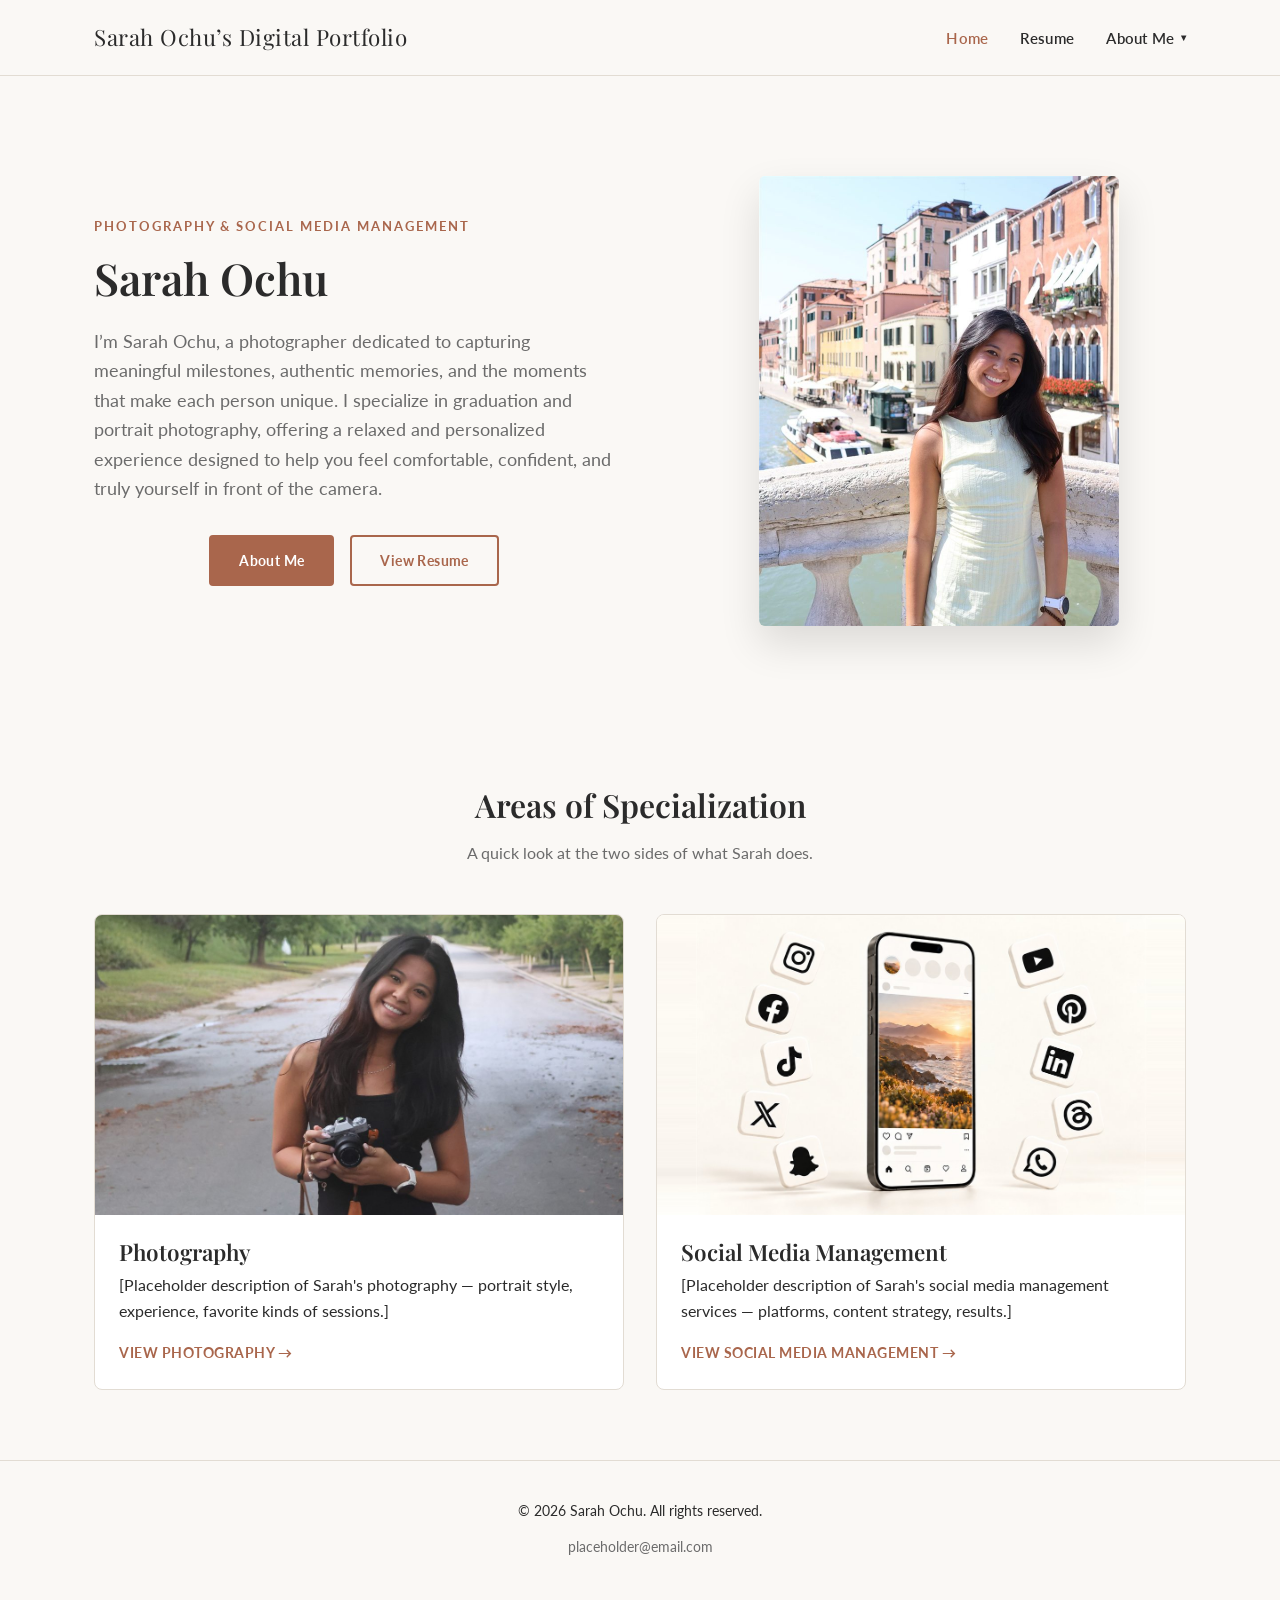
==== index.html @ 427240f6 "Fix social media card image: real side padding, fill card, full graphic on phones Co-Authored-By: Cl" ====
<!DOCTYPE html>
<html lang="en">
<head>
  <meta charset="UTF-8">
  <meta name="viewport" content="width=device-width, initial-scale=1.0">
  <title>Sarah Ochu | Photography &amp; Social Media Management</title>
  <meta name="description" content="Portfolio and professional profile of Sarah Ochu — portrait photography and social media management.">
  <link rel="preconnect" href="https://fonts.googleapis.com">
  <link href="https://fonts.googleapis.com/css2?family=Playfair+Display:wght@600;700&family=Lato:wght@400;600;700&display=swap" rel="stylesheet">
  <link rel="stylesheet" href="css/styles.css?v=4">
</head>
<body>

  <header class="site-header">
    <div class="nav-wrap">
      <a href="index.html" class="logo">Sarah Ochu&rsquo;s Digital Portfolio</a>

      <button class="nav-toggle" aria-label="Toggle menu">
        <span></span><span></span><span></span>
      </button>

      <nav class="main-nav">
        <ul>
          <li><a href="index.html">Home</a></li>
          <li><a href="resume.html">Resume</a></li>
          <li class="dropdown">
            <a href="about.html">About Me <span class="caret">&#9662;</span></a>
            <ul class="dropdown-menu">
              <li><a href="about.html">About Me</a></li>
              <li class="has-submenu">
                <a href="#">Areas of Specialization <span class="caret">&#9656;</span></a>
                <ul class="submenu">
                  <li><a href="photography.html">Photography</a></li>
                  <li><a href="social-media-management.html">Social Media Management</a></li>
                </ul>
              </li>
            </ul>
          </li>
        </ul>
      </nav>
    </div>
  </header>

  <main>
    <section class="hero">
      <div class="container hero-split">
        <div class="hero-text">
          <span class="eyebrow">Photography &amp; Social Media Management</span>
          <h1>Sarah Ochu</h1>
          <p class="lead">
            I&rsquo;m Sarah Ochu, a photographer dedicated to capturing meaningful milestones, authentic memories,
            and the moments that make each person unique. I specialize in graduation and portrait photography,
            offering a relaxed and personalized experience designed to help you feel comfortable, confident,
            and truly yourself in front of the camera.
          </p>
          <div class="btn-row">
            <a href="about.html" class="btn btn-primary">About Me</a>
            <a href="resume.html" class="btn btn-outline">View Resume</a>
          </div>
        </div>
        <img src="images/sarah-hero.jpg" alt="Sarah Ochu on a bridge over a canal in Venice, Italy" class="hero-photo" width="720" height="900">
      </div>
    </section>

    <section class="section">
      <div class="container">
        <div class="section-header">
          <h2>Areas of Specialization</h2>
          <p>A quick look at the two sides of what Sarah does.</p>
        </div>

        <div class="cards-grid">
          <div class="card">
            <img src="images/photography-card.jpg" alt="Sarah Ochu holding a film camera on a tree-lined road" class="card-img" width="1200" height="675">
            <div class="card-body">
              <h3>Photography</h3>
              <p>[Placeholder description of Sarah's photography — portrait style, experience, favorite kinds of sessions.]</p>
              <a href="photography.html" class="card-link">View Photography &rarr;</a>
            </div>
          </div>

          <div class="card">
            <img src="images/social-media-card.jpg" alt="Phone showing a social media post, surrounded by social platform icons" class="card-img card-img--wide" width="1620" height="675">
            <div class="card-body">
              <h3>Social Media Management</h3>
              <p>[Placeholder description of Sarah's social media management services — platforms, content strategy, results.]</p>
              <a href="social-media-management.html" class="card-link">View Social Media Management &rarr;</a>
            </div>
          </div>
        </div>
      </div>
    </section>
  </main>

  <footer class="site-footer">
    <div class="container">
      <p>&copy; 2026 Sarah Ochu. All rights reserved.</p>
      <p><a href="mailto:placeholder@email.com">placeholder@email.com</a></p>
    </div>
  </footer>

  <script src="js/main.js"></script>
</body>
</html>
---- css/styles.css ----
/* ---------- Variables ---------- */
:root {
  --color-bg: #faf8f5;
  --color-bg-alt: #f1ece5;
  --color-text: #2b2b2b;
  --color-text-muted: #6b6b6b;
  --color-accent: #a9664c;
  --color-accent-dark: #8a4f39;
  --color-border: #e2dcd3;
  --font-heading: 'Playfair Display', Georgia, serif;
  --font-body: 'Lato', Arial, sans-serif;
  --max-width: 1140px;
  --header-height: 76px;
}

* { box-sizing: border-box; }

html { scroll-behavior: smooth; }

body {
  margin: 0;
  font-family: var(--font-body);
  color: var(--color-text);
  background: var(--color-bg);
  line-height: 1.6;
  -webkit-font-smoothing: antialiased;
}

h1, h2, h3, h4 {
  font-family: var(--font-heading);
  font-weight: 600;
  margin: 0 0 0.5em;
  line-height: 1.2;
}

h1 { font-size: 2.75rem; }
h2 { font-size: 2rem; }
h3 { font-size: 1.4rem; }

p { margin: 0 0 1em; color: var(--color-text); }

a { color: var(--color-accent); text-decoration: none; }
a:hover { color: var(--color-accent-dark); }

img { max-width: 100%; display: block; }

.container {
  max-width: var(--max-width);
  margin: 0 auto;
  padding: 0 24px;
}

/* ---------- Header / Nav ---------- */
.site-header {
  position: sticky;
  top: 0;
  z-index: 100;
  background: var(--color-bg);
  border-bottom: 1px solid var(--color-border);
  height: var(--header-height);
}

.nav-wrap {
  max-width: var(--max-width);
  margin: 0 auto;
  padding: 0 24px;
  height: var(--header-height);
  display: flex;
  align-items: center;
  justify-content: space-between;
}

.logo {
  font-family: var(--font-heading);
  font-size: 1.4rem;
  color: var(--color-text);
  letter-spacing: 0.5px;
}

.nav-toggle {
  display: none;
  flex-direction: column;
  justify-content: center;
  gap: 5px;
  width: 32px;
  height: 32px;
  background: none;
  border: none;
  cursor: pointer;
}
.nav-toggle span {
  display: block;
  height: 2px;
  background: var(--color-text);
  border-radius: 2px;
}

.main-nav ul {
  display: flex;
  align-items: center;
  list-style: none;
  margin: 0;
  padding: 0;
  gap: 2rem;
}

.main-nav > ul > li {
  position: relative;
}

.main-nav a {
  color: var(--color-text);
  font-weight: 600;
  font-size: 0.95rem;
  letter-spacing: 0.3px;
  padding: 8px 0;
  display: inline-flex;
  align-items: center;
  gap: 4px;
}

.main-nav a:hover,
.main-nav a.active {
  color: var(--color-accent);
}

.caret {
  font-size: 0.6rem;
  margin-left: 2px;
  transition: transform 0.2s ease;
}

/* Dropdown (level 1) */
.dropdown > .dropdown-menu {
  position: absolute;
  top: 100%;
  right: 0;
  background: #fff;
  border: 1px solid var(--color-border);
  border-radius: 6px;
  box-shadow: 0 10px 24px rgba(0,0,0,0.08);
  min-width: 240px;
  padding: 8px;
  opacity: 0;
  visibility: hidden;
  transform: translateY(6px);
  transition: all 0.18s ease;
}

.dropdown.open > .dropdown-menu,
.dropdown:hover > .dropdown-menu {
  opacity: 1;
  visibility: visible;
  transform: translateY(0);
}

.dropdown-menu li {
  position: relative;
}

.dropdown-menu a {
  display: flex;
  justify-content: space-between;
  padding: 10px 12px;
  border-radius: 4px;
  font-weight: 500;
  color: var(--color-text);
  white-space: nowrap;
}

.dropdown-menu a:hover {
  background: var(--color-bg-alt);
  color: var(--color-accent-dark);
}

/* Nested flyout (level 2 - sidebar style) */
.has-submenu > .submenu {
  position: absolute;
  top: -8px;
  right: 100%;
  left: auto;
  background: #fff;
  border: 1px solid var(--color-border);
  border-radius: 6px;
  box-shadow: 0 10px 24px rgba(0,0,0,0.08);
  min-width: 220px;
  padding: 8px;
  opacity: 0;
  visibility: hidden;
  transform: translateX(-6px);
  transition: all 0.18s ease;
}

.has-submenu.open > .submenu,
.has-submenu:hover > .submenu {
  opacity: 1;
  visibility: visible;
  transform: translateX(0);
}

/* ---------- Hero ---------- */
.hero {
  padding: 100px 0 90px;
  text-align: center;
}

.hero-inner { max-width: 720px; margin: 0 auto; }

.hero-split {
  display: grid;
  grid-template-columns: 1.1fr 1fr;
  gap: 3.5rem;
  align-items: center;
  text-align: left;
}

.hero-split .hero-text { max-width: 520px; }

.hero-photo {
  width: 100%;
  max-width: 360px;
  justify-self: center;
  height: auto;
  aspect-ratio: 4 / 5;
  object-fit: cover;
  border-radius: 6px;
  box-shadow: 0 18px 40px rgba(0, 0, 0, 0.12);
}

.headshot {
  width: 220px;
  height: 220px;
  border-radius: 50%;
  object-fit: cover;
  margin-bottom: 2rem;
}

.hero .eyebrow {
  text-transform: uppercase;
  letter-spacing: 2px;
  color: var(--color-accent);
  font-weight: 700;
  font-size: 0.8rem;
  margin-bottom: 1rem;
  display: block;
}

.hero p.lead {
  font-size: 1.15rem;
  color: var(--color-text-muted);
  margin-bottom: 2rem;
}

.btn {
  display: inline-block;
  padding: 12px 28px;
  border-radius: 4px;
  font-weight: 700;
  font-size: 0.9rem;
  letter-spacing: 0.4px;
  border: 2px solid var(--color-accent);
  transition: all 0.18s ease;
}

.btn-primary {
  background: var(--color-accent);
  color: #fff;
}
.btn-primary:hover {
  background: var(--color-accent-dark);
  border-color: var(--color-accent-dark);
  color: #fff;
}

.btn-outline {
  background: transparent;
  color: var(--color-accent);
}
.btn-outline:hover {
  background: var(--color-accent);
  color: #fff;
}

.btn-row { display: flex; gap: 1rem; justify-content: center; flex-wrap: wrap; }

/* Placeholder image blocks (swap for real photos later) */
.placeholder-img {
  background: linear-gradient(135deg, var(--color-bg-alt), var(--color-border));
  border: 1px dashed #c8bfb2;
  color: var(--color-text-muted);
  display: flex;
  align-items: center;
  justify-content: center;
  font-size: 0.85rem;
  text-align: center;
  border-radius: 6px;
}

.hero-image.placeholder-img {
  max-width: 900px;
  margin: 0 auto;
  height: 420px;
}

/* ---------- Sections ---------- */
.section {
  padding: 70px 0;
}

.section-alt {
  background: var(--color-bg-alt);
}

.section-header {
  text-align: center;
  max-width: 640px;
  margin: 0 auto 3rem;
}

.section-header p { color: var(--color-text-muted); }

/* Specialization cards (Home preview) */
.cards-grid {
  display: grid;
  grid-template-columns: repeat(2, 1fr);
  gap: 2rem;
}

.card {
  background: #fff;
  border: 1px solid var(--color-border);
  border-radius: 8px;
  overflow: hidden;
  transition: transform 0.18s ease, box-shadow 0.18s ease;
}

.card:hover {
  transform: translateY(-4px);
  box-shadow: 0 16px 32px rgba(0,0,0,0.08);
}

.card .placeholder-img { height: 300px; border-radius: 0; }

.card-img {
  display: block;
  width: 100%;
  height: 300px;
  object-fit: cover;
  object-position: center 30%;
}

/* Wide graphic padded on both sides; centered so the subject is never cropped */
.card-img--wide { object-position: center; }

.card-body { padding: 1.5rem; }

.card-body h3 { margin-bottom: 0.4rem; }

.card-body a.card-link {
  font-weight: 700;
  font-size: 0.85rem;
  text-transform: uppercase;
  letter-spacing: 0.5px;
}

/* Photo grid (gallery pages) */
.photo-grid {
  display: grid;
  grid-template-columns: repeat(3, 1fr);
  gap: 1.25rem;
}

.photo-grid .placeholder-img { height: 240px; }

/* ---------- Page layout with sidebar (About section) ---------- */
.page-header {
  padding: 60px 0 30px;
  text-align: center;
  border-bottom: 1px solid var(--color-border);
}

.page-header p { color: var(--color-text-muted); max-width: 600px; margin: 0.5rem auto 0; }

.with-sidebar {
  display: grid;
  grid-template-columns: 240px 1fr;
  gap: 3rem;
  padding: 60px 0;
  align-items: start;
}

.sidebar-nav {
  border: 1px solid var(--color-border);
  border-radius: 8px;
  padding: 1.5rem;
  background: #fff;
  position: sticky;
  top: calc(var(--header-height) + 24px);
}

.sidebar-nav h4 {
  text-transform: uppercase;
  font-size: 0.75rem;
  letter-spacing: 1px;
  color: var(--color-text-muted);
  font-family: var(--font-body);
  margin-bottom: 1rem;
}

.sidebar-nav ul {
  list-style: none;
  margin: 0;
  padding: 0;
  display: flex;
  flex-direction: column;
  gap: 0.75rem;
}

.sidebar-nav a {
  color: var(--color-text);
  font-weight: 600;
}

.sidebar-nav a.active,
.sidebar-nav a:hover {
  color: var(--color-accent);
}

.content-area .placeholder-note {
  background: #fff8ec;
  border: 1px solid #ecd9ab;
  color: #7a5c17;
  padding: 1rem 1.25rem;
  border-radius: 6px;
  font-size: 0.9rem;
  margin-bottom: 2rem;
}

/* ---------- Resume page ---------- */
.resume-section { margin-bottom: 2.5rem; }
.resume-section h3 {
  border-bottom: 2px solid var(--color-accent);
  display: inline-block;
  padding-bottom: 4px;
  margin-bottom: 1rem;
}
.resume-entry { margin-bottom: 1.25rem; }
.resume-entry .meta {
  color: var(--color-text-muted);
  font-size: 0.85rem;
  font-style: italic;
}
.resume-entry ul { list-style: disc; padding-left: 1.25rem; margin: 0.4rem 0 0; }
.resume-entry li { margin-bottom: 0.3rem; }
.resume-section > p { margin-bottom: 0.5rem; }

/* ---------- Footer ---------- */
.site-footer {
  border-top: 1px solid var(--color-border);
  padding: 2.5rem 0;
  text-align: center;
  color: var(--color-text-muted);
  font-size: 0.85rem;
}

.site-footer a { color: var(--color-text-muted); }
.site-footer a:hover { color: var(--color-accent); }

/* ---------- Responsive ---------- */
@media (max-width: 860px) {
  .cards-grid { grid-template-columns: 1fr; }
  .photo-grid { grid-template-columns: repeat(2, 1fr); }
  .with-sidebar { grid-template-columns: 1fr; }
  .sidebar-nav { position: static; }
}

@media (max-width: 720px) {
  .nav-toggle { display: flex; }
  .logo { font-size: 1.1rem; }
  .card-img--wide { height: auto; aspect-ratio: 1012 / 675; object-fit: cover; }

  .main-nav {
    position: fixed;
    top: var(--header-height);
    left: 0;
    right: 0;
    bottom: 0;
    background: var(--color-bg);
    transform: translateX(100%);
    transition: transform 0.2s ease;
    overflow-y: auto;
    padding: 1.5rem;
  }

  .main-nav.open { transform: translateX(0); }

  .main-nav ul {
    flex-direction: column;
    align-items: flex-start;
    width: 100%;
    gap: 0.25rem;
  }

  .main-nav > ul > li { width: 100%; }

  .dropdown > .dropdown-menu,
  .has-submenu > .submenu {
    position: static;
    opacity: 1;
    visibility: visible;
    transform: none;
    box-shadow: none;
    border: none;
    display: none;
    width: 100%;
    margin-left: 1rem;
  }

  .dropdown.open > .dropdown-menu,
  .has-submenu.open > .submenu {
    display: block;
  }

  h1 { font-size: 2.1rem; }
  .hero { padding: 60px 0; }
  .hero-split { grid-template-columns: 1fr; gap: 2rem; text-align: center; }
  .hero-split .hero-text { max-width: none; }
  .hero-photo { max-width: 300px; margin: 0 auto; }
  .photo-grid { grid-template-columns: 1fr; }
}
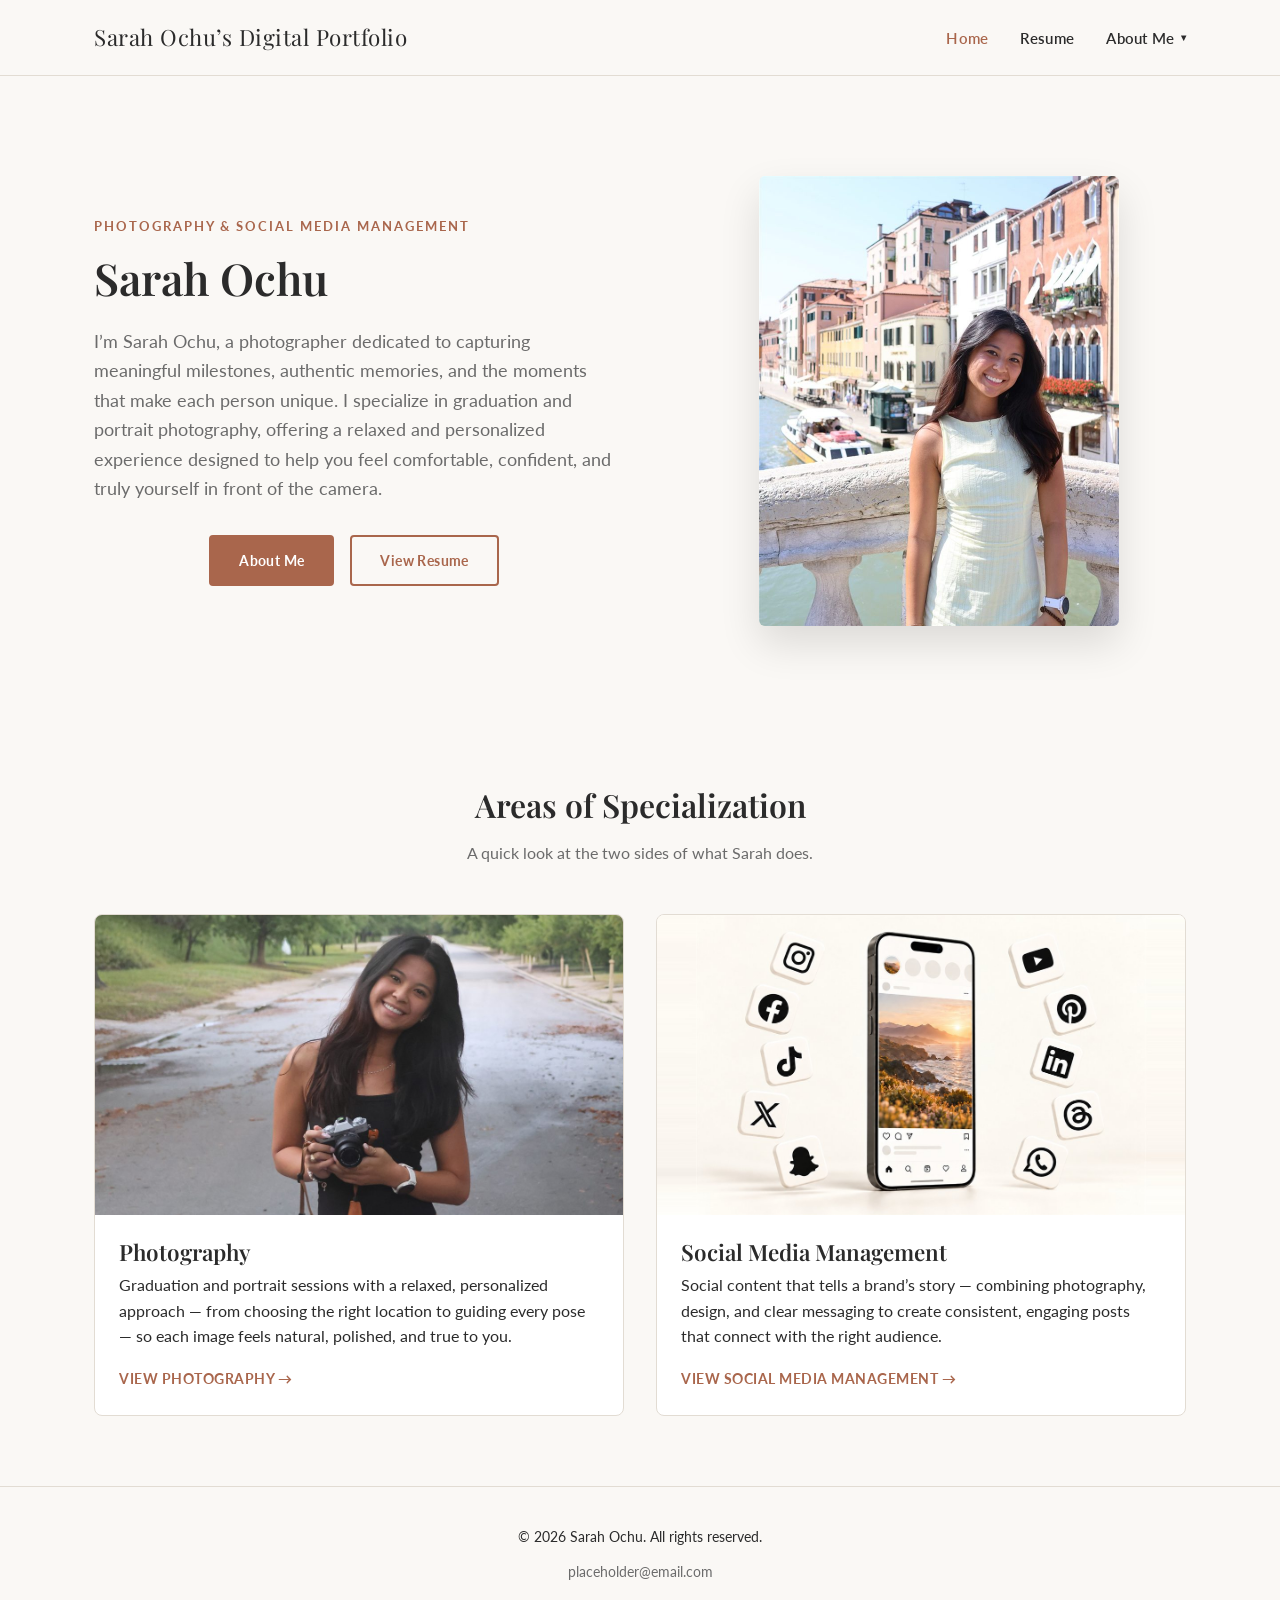
==== commit 72e54c1a: "Write home page card descriptions for Photography and Social Media Management Co-Authored-By: Claude" ====
--- a/index.html
+++ b/index.html
@@ -74,16 +74,16 @@
             <img src="images/photography-card.jpg" alt="Sarah Ochu holding a film camera on a tree-lined road" class="card-img" width="1200" height="675">
             <div class="card-body">
               <h3>Photography</h3>
-              <p>[Placeholder description of Sarah's photography — portrait style, experience, favorite kinds of sessions.]</p>
+              <p>Graduation and portrait sessions with a relaxed, personalized approach &mdash; from choosing the right location to guiding every pose &mdash; so each image feels natural, polished, and true to you.</p>
               <a href="photography.html" class="card-link">View Photography &rarr;</a>
             </div>
           </div>
 
           <div class="card">
-            <img src="images/social-media-card.jpg" alt="Phone showing a social media post, surrounded by social platform icons" class="card-img card-img--wide" width="1620" height="675">
+            <img src="images/social-media-graphic.jpg" alt="Phone showing a social media post, surrounded by social platform icons" class="card-img card-img--wide" width="1620" height="675">
             <div class="card-body">
               <h3>Social Media Management</h3>
-              <p>[Placeholder description of Sarah's social media management services — platforms, content strategy, results.]</p>
+              <p>Social content that tells a brand&rsquo;s story &mdash; combining photography, design, and clear messaging to create consistent, engaging posts that connect with the right audience.</p>
               <a href="social-media-management.html" class="card-link">View Social Media Management &rarr;</a>
             </div>
           </div>
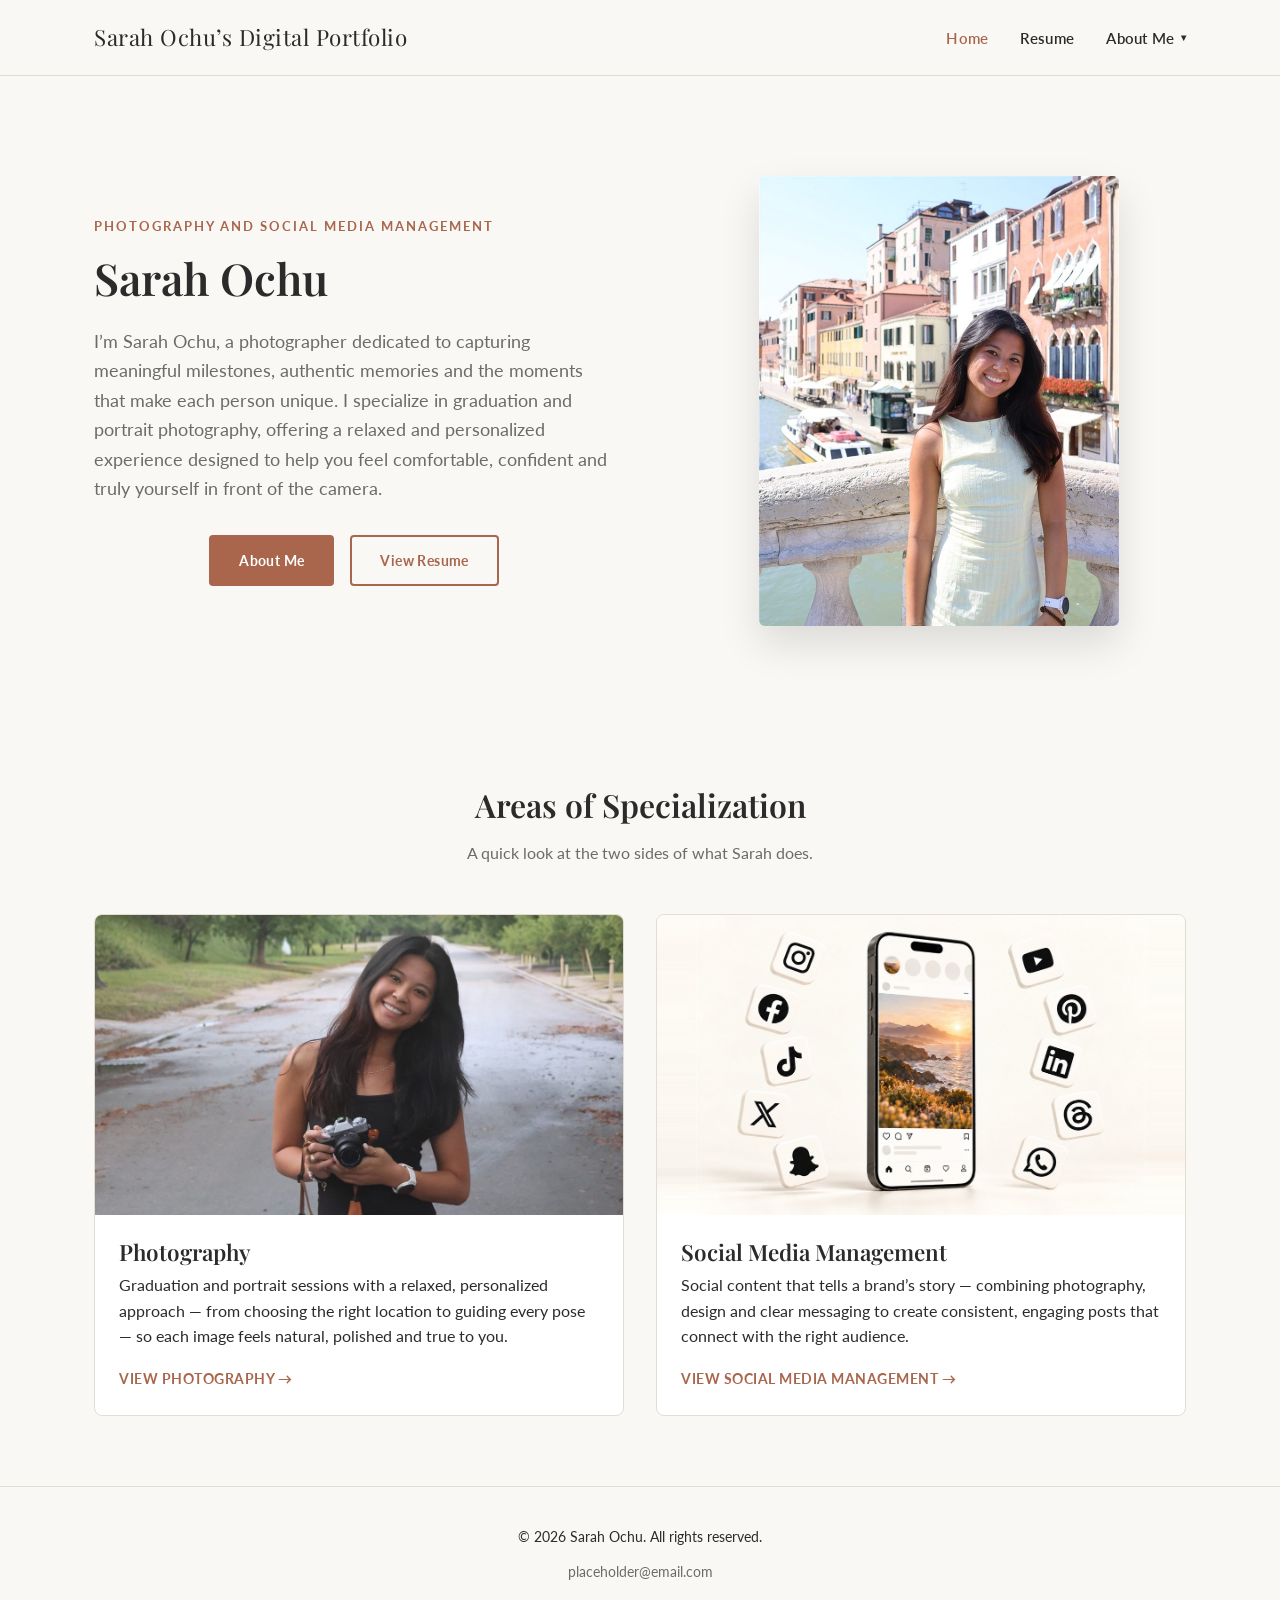
==== commit 5cb31467: "Apply AP style to site copy: no serial commas or ampersands, spelled-out months, date ranges Co-Auth" ====
--- a/index.html
+++ b/index.html
@@ -3,11 +3,11 @@
 <head>
   <meta charset="UTF-8">
   <meta name="viewport" content="width=device-width, initial-scale=1.0">
-  <title>Sarah Ochu | Photography &amp; Social Media Management</title>
+  <title>Sarah Ochu | Photography and Social Media Management</title>
   <meta name="description" content="Portfolio and professional profile of Sarah Ochu — portrait photography and social media management.">
   <link rel="preconnect" href="https://fonts.googleapis.com">
   <link href="https://fonts.googleapis.com/css2?family=Playfair+Display:wght@600;700&family=Lato:wght@400;600;700&display=swap" rel="stylesheet">
-  <link rel="stylesheet" href="css/styles.css?v=4">
+  <link rel="stylesheet" href="css/styles.css?v=5">
 </head>
 <body>
 
@@ -45,12 +45,12 @@
     <section class="hero">
       <div class="container hero-split">
         <div class="hero-text">
-          <span class="eyebrow">Photography &amp; Social Media Management</span>
+          <span class="eyebrow">Photography and Social Media Management</span>
           <h1>Sarah Ochu</h1>
           <p class="lead">
-            I&rsquo;m Sarah Ochu, a photographer dedicated to capturing meaningful milestones, authentic memories,
+            I&rsquo;m Sarah Ochu, a photographer dedicated to capturing meaningful milestones, authentic memories
             and the moments that make each person unique. I specialize in graduation and portrait photography,
-            offering a relaxed and personalized experience designed to help you feel comfortable, confident,
+            offering a relaxed and personalized experience designed to help you feel comfortable, confident
             and truly yourself in front of the camera.
           </p>
           <div class="btn-row">
@@ -74,7 +74,7 @@
             <img src="images/photography-card.jpg" alt="Sarah Ochu holding a film camera on a tree-lined road" class="card-img" width="1200" height="675">
             <div class="card-body">
               <h3>Photography</h3>
-              <p>Graduation and portrait sessions with a relaxed, personalized approach &mdash; from choosing the right location to guiding every pose &mdash; so each image feels natural, polished, and true to you.</p>
+              <p>Graduation and portrait sessions with a relaxed, personalized approach &mdash; from choosing the right location to guiding every pose &mdash; so each image feels natural, polished and true to you.</p>
               <a href="photography.html" class="card-link">View Photography &rarr;</a>
             </div>
           </div>
@@ -83,7 +83,7 @@
             <img src="images/social-media-graphic.jpg" alt="Phone showing a social media post, surrounded by social platform icons" class="card-img card-img--wide" width="1620" height="675">
             <div class="card-body">
               <h3>Social Media Management</h3>
-              <p>Social content that tells a brand&rsquo;s story &mdash; combining photography, design, and clear messaging to create consistent, engaging posts that connect with the right audience.</p>
+              <p>Social content that tells a brand&rsquo;s story &mdash; combining photography, design and clear messaging to create consistent, engaging posts that connect with the right audience.</p>
               <a href="social-media-management.html" class="card-link">View Social Media Management &rarr;</a>
             </div>
           </div>
--- a/css/styles.css
+++ b/css/styles.css
@@ -385,7 +385,8 @@
   display: grid;
   grid-template-columns: 240px 1fr;
   gap: 3rem;
-  padding: 60px 0;
+  padding-top: 60px;
+  padding-bottom: 60px;
   align-items: start;
 }
 
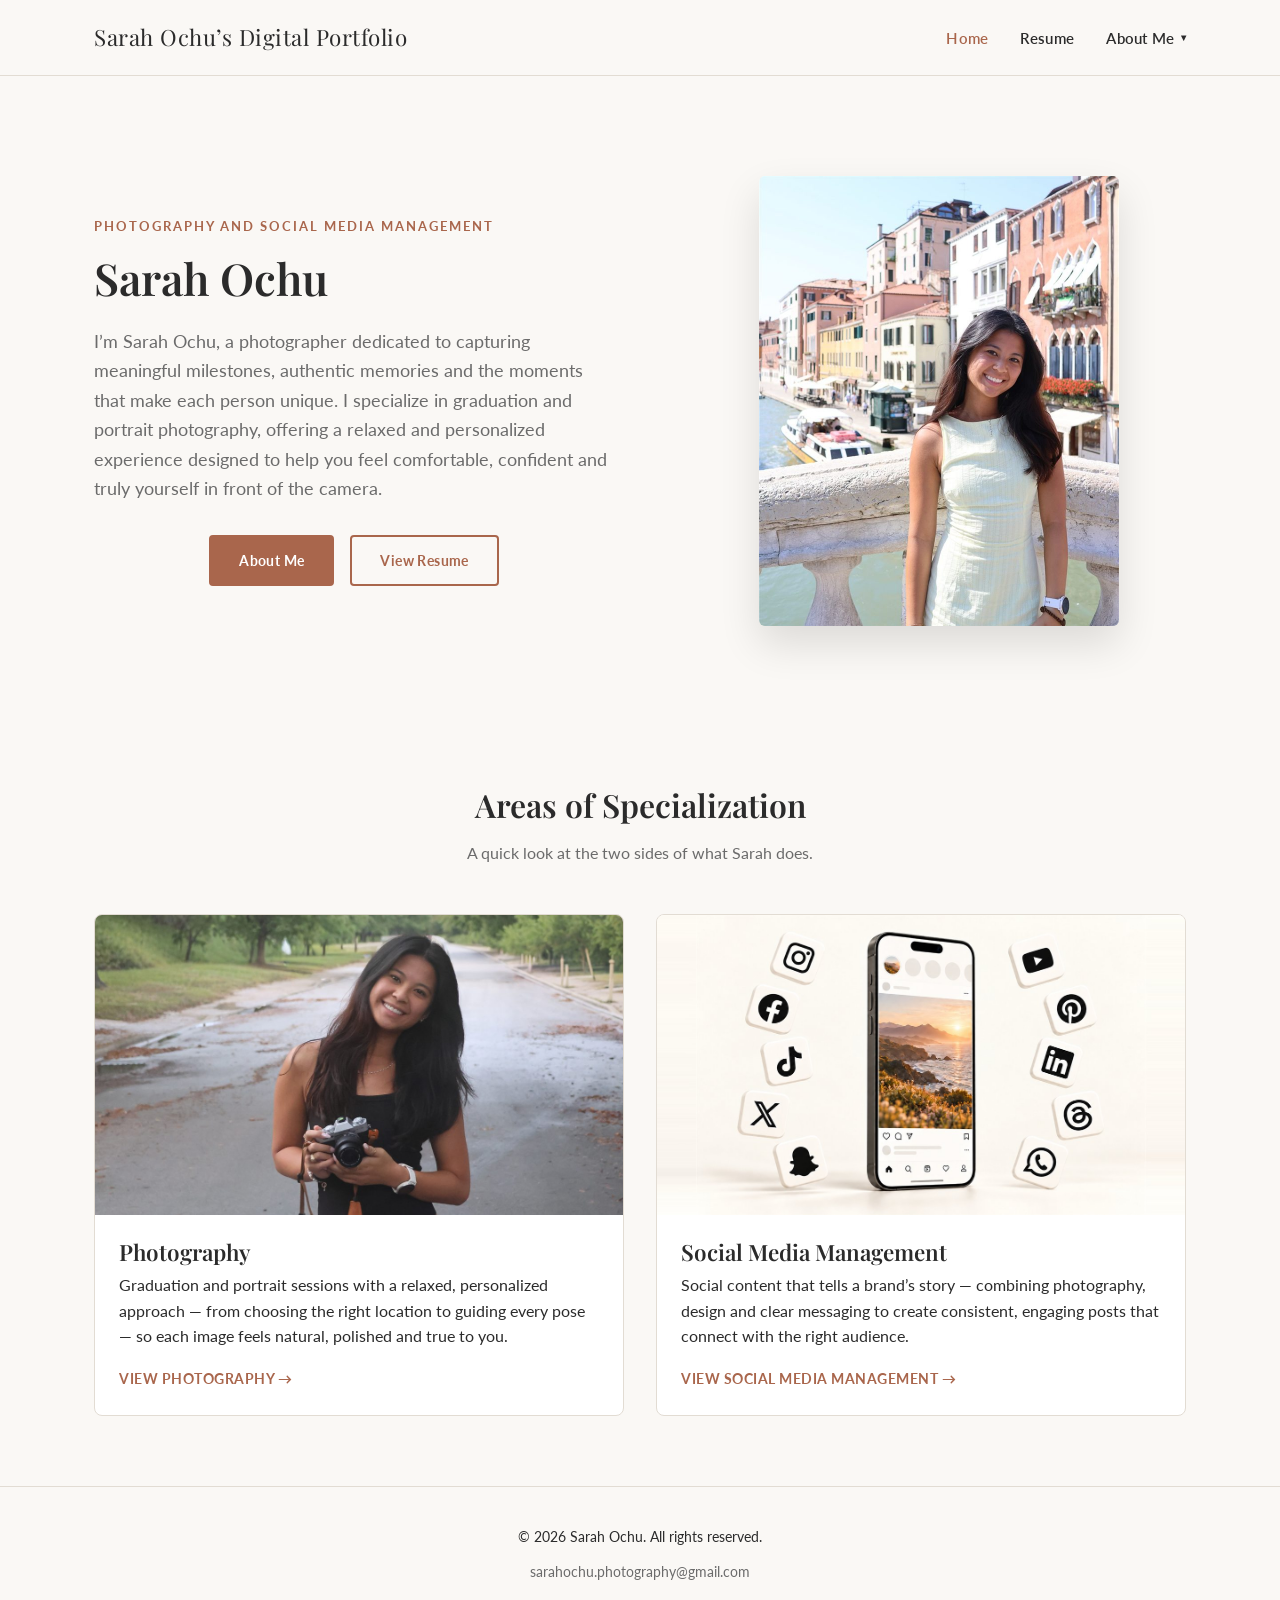
==== commit 7d8fa25b: "Add Sarah's contact email to the site footer Co-Authored-By: Claude Opus 5.5 <noreply@anthropic.com>" ====
--- a/index.html
+++ b/index.html
@@ -7,7 +7,7 @@
   <meta name="description" content="Portfolio and professional profile of Sarah Ochu — portrait photography and social media management.">
   <link rel="preconnect" href="https://fonts.googleapis.com">
   <link href="https://fonts.googleapis.com/css2?family=Playfair+Display:wght@600;700&family=Lato:wght@400;600;700&display=swap" rel="stylesheet">
-  <link rel="stylesheet" href="css/styles.css?v=5">
+  <link rel="stylesheet" href="css/styles.css?v=7">
 </head>
 <body>
 
@@ -95,10 +95,10 @@
   <footer class="site-footer">
     <div class="container">
       <p>&copy; 2026 Sarah Ochu. All rights reserved.</p>
-      <p><a href="mailto:placeholder@email.com">placeholder@email.com</a></p>
+      <p><a href="mailto:sarahochu.photography@gmail.com">sarahochu.photography@gmail.com</a></p>
     </div>
   </footer>
 
-  <script src="js/main.js"></script>
+  <script src="js/main.js?v=2"></script>
 </body>
 </html>
--- a/css/styles.css
+++ b/css/styles.css
@@ -372,6 +372,98 @@
 
 .photo-grid .placeholder-img { height: 240px; }
 
+.gallery-intro { margin-bottom: 2rem; }
+
+/* Portfolio grid: 4 across on desktop, 2 across on tablets and phones */
+.gallery-grid { grid-template-columns: repeat(4, 1fr); gap: 1rem; }
+
+.gallery-item {
+  display: block;
+  overflow: hidden;
+  border-radius: 6px;
+  aspect-ratio: 2 / 3;
+  background: var(--color-bg-alt);
+}
+
+.gallery-item img {
+  width: 100%;
+  height: 100%;
+  object-fit: cover;
+  transition: transform 0.3s ease;
+}
+
+.gallery-item:hover img { transform: scale(1.04); }
+
+/* ---------- Social media: featured account cards ---------- */
+.account-card {
+  display: flex;
+  gap: 1.25rem;
+  align-items: flex-start;
+  background: #fff;
+  border: 1px solid var(--color-border);
+  border-radius: 8px;
+  padding: 1.5rem;
+  margin-bottom: 1.25rem;
+}
+
+.account-icon {
+  flex: 0 0 auto;
+  width: 52px;
+  height: 52px;
+  border-radius: 12px;
+  background: var(--color-bg-alt);
+  color: var(--color-accent);
+  display: flex;
+  align-items: center;
+  justify-content: center;
+}
+
+.account-body h4 { margin-bottom: 0.2rem; }
+
+.account-handle {
+  color: var(--color-text-muted);
+  font-size: 0.9rem;
+  margin-bottom: 0.75rem;
+}
+
+/* ---------- Lightbox ---------- */
+.lightbox {
+  position: fixed;
+  inset: 0;
+  z-index: 1000;
+  background: rgba(20, 16, 12, 0.92);
+  display: none;
+  align-items: center;
+  justify-content: center;
+  padding: 2rem 4rem;
+}
+
+.lightbox.open { display: flex; }
+
+.lightbox img {
+  max-width: 100%;
+  max-height: 100%;
+  border-radius: 4px;
+  box-shadow: 0 20px 50px rgba(0, 0, 0, 0.4);
+}
+
+.lightbox button {
+  position: absolute;
+  background: none;
+  border: none;
+  color: #fff;
+  font-size: 2.5rem;
+  line-height: 1;
+  cursor: pointer;
+  padding: 0.5rem 0.75rem;
+  opacity: 0.8;
+}
+
+.lightbox button:hover { opacity: 1; }
+.lightbox .lb-close { top: 1rem; right: 1rem; }
+.lightbox .lb-prev { left: 0.5rem; top: 50%; transform: translateY(-50%); }
+.lightbox .lb-next { right: 0.5rem; top: 50%; transform: translateY(-50%); }
+
 /* ---------- Page layout with sidebar (About section) ---------- */
 .page-header {
   padding: 60px 0 30px;
@@ -471,6 +563,7 @@
 @media (max-width: 860px) {
   .cards-grid { grid-template-columns: 1fr; }
   .photo-grid { grid-template-columns: repeat(2, 1fr); }
+  .gallery-grid { grid-template-columns: repeat(2, 1fr); }
   .with-sidebar { grid-template-columns: 1fr; }
   .sidebar-nav { position: static; }
 }
@@ -528,4 +621,6 @@
   .hero-split .hero-text { max-width: none; }
   .hero-photo { max-width: 300px; margin: 0 auto; }
   .photo-grid { grid-template-columns: 1fr; }
-}
+  .gallery-grid { grid-template-columns: repeat(2, 1fr); gap: 0.6rem; }
+  .lightbox { padding: 3.5rem 0.5rem; }
+}
